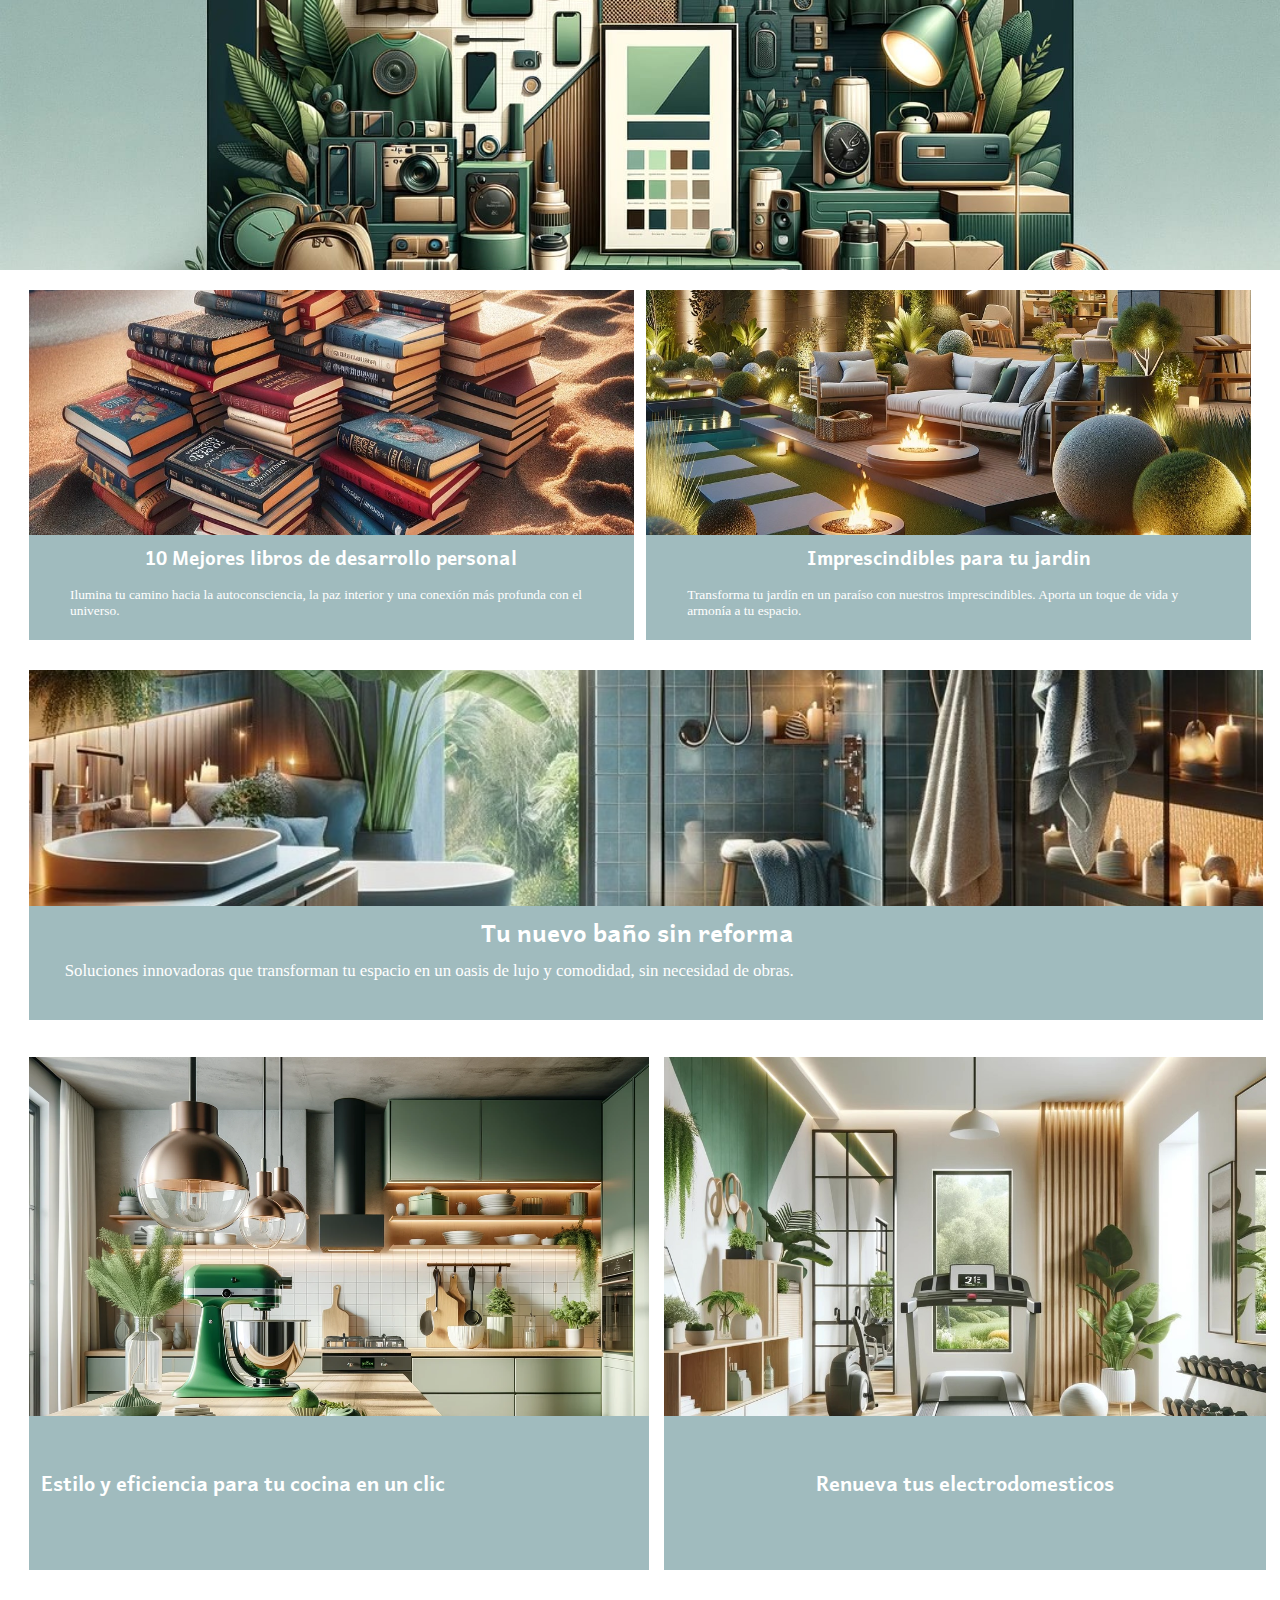
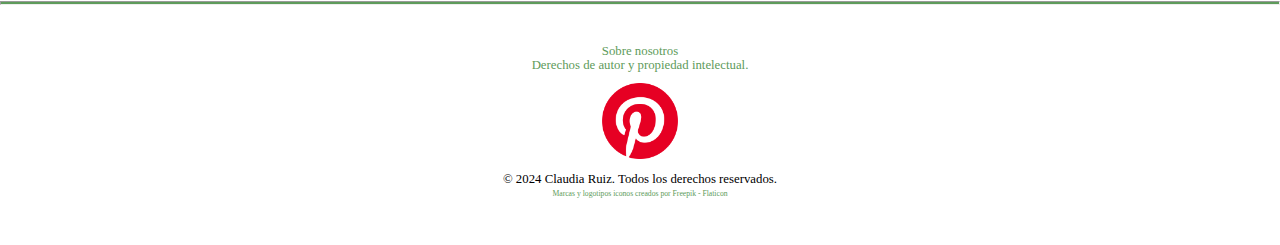
==== index.html @ ceef79f3 "Add files via upload" ====
<!DOCTYPE html>
<html lang="en">
<head>
    <meta charset="UTF-8">
    <meta name="viewport" content="width=device-width, initial-scale=1.0">
    <title>Header con Menú</title>
    <link rel="stylesheet" href="stylesheet/style.css" >
</head>

<body>
    <header class="header-background">
        
    </header>
  <main>
    <div class="container">
  <a href="LIBROS.html" target="_blank">
    <img src="IMG/libros.jpg" alt="Imagen 1">
    <div class="image-caption">10 Mejores libros de desarrollo personal
    <div class="span">Ilumina tu camino hacia la autoconsciencia, la paz interior y una conexión más profunda con el universo.</div>
    </div>
  </a>
  <a href="JARDIN.html" target="_blank">
    <img src="IMG/jardin.jpg" alt="Imagen 2">
    <div class="image-caption">Imprescindibles para tu jardin
      <div class="span2">Transforma tu jardín en un paraíso con nuestros imprescindibles. Aporta un toque de vida y armonía a tu espacio.</div>
    </div>
  </a>
  <a href="BAÑO.html" target="_blank">
    <img src="IMG/baño.jpg" alt="Imagen 3" id="baño">
    <div class="image-caption4">Tu nuevo baño sin reforma
      <div class="span3">Soluciones innovadoras que transforman tu espacio en un oasis de lujo y comodidad, sin necesidad de obras.</div>
    </div>
  </a>
 

  <div class="horizontal-image">
    <a href="COCINA.html" target="_blank">
      <img src="IMG/cocina.webp" alt="Imagen Horizontal" id="horizontal">
      <div class="image-caption2">Estilo y eficiencia para tu cocina en un clic</div>
    </a>
    <a href="GYM.html" target="_blank">
      <img src="IMG/gym.jpg" alt="Imagen 3" id="imagen5">
      <div class="image-caption3">Renueva tus electrodomesticos</div>
    </a>
</div>

</div>
  </main>

<hr>
  <footer>
    <div class="legal">
      <a href="#"><p>Sobre nosotros</p></a>
      <a href ="#"><p>Derechos de autor y propiedad intelectual.</p></a>
    </div>

  <div class="imagen">
    <a href="https://www.pinterest.es/claudiaruizvazquez" target="_blank">
      <img src="IMG/pinterest.png" alt="logotipo Pinterest" id="pinterest">
    </a>
  </div>

  <div class="derechos">
    <p>© 2024 Claudia Ruiz. Todos los derechos reservados.</p>
    <a href="https://www.flaticon.es/iconos-gratis/marcas-y-logotipos" title="marcas y logotipos iconos">Marcas y logotipos iconos creados por Freepik - Flaticon</a>
  </div>
  </footer>
   
<script src="stylesheet/script.js"></script>
</body>
</html>
---- stylesheet/style.css ----
/*! Generated by Font Squirrel (https://www.fontsquirrel.com) on February 21, 2024 */


@font-face {
  font-family: 'andika_new_basicregular';
  src: url('../FONTS/andikanewbasic-r-webfont.woff2') format('woff2'),
       url('../FONTS/andikanewbasic-r-webfont.woff') format('woff');
  font-weight: normal;
  font-style: normal;

}




@font-face {
  font-family: 'andika_new_basicbold';
  src: url('../FONTS/andikanewbasic-b-webfont.woff2') format('woff2'),
       url('../FONTS/andikanewbasic-b-webfont.woff') format('woff');
  font-weight: normal;
  font-style: normal;

}




@font-face {
  font-family: 'andika_new_basicbold_italic';
  src: url('../FONTS/andikanewbasic-bi-webfont.woff2') format('woff2'),
       url('../FONTS/andikanewbasic-bi-webfont.woff') format('woff');
  font-weight: normal;
  font-style: normal;

}




@font-face {
  font-family: 'andika_new_basicitalic';
  src: url('../FONTS/andikanewbasic-i-webfont.woff2') format('woff2'),
       url('../FONTS/andikanewbasic-i-webfont.woff') format('woff');
  font-weight: normal;
  font-style: normal;

}




@font-face {
  font-family: 'andika_new_basicbold';
  src: url('../FONTS/andikanewbasic-b-webfont.woff2') format('woff2'),
       url('../FONTS/andikanewbasic-b-webfont.woff') format('woff');
  font-weight: normal;
  font-style: normal;

}




@font-face {
  font-family: 'andika_new_basicbold_italic';
  src: url('../FONTS/andikanewbasic-bi-webfont.woff2') format('woff2'),
       url('../FONTS/andikanewbasic-bi-webfont.woff') format('woff');
  font-weight: normal;
  font-style: normal;

}






.swiper {
    width: 600px;
    height: 300px;
  }
  body, html {
    margin: 0;
    padding: 0;
    height: 100%;
}

.header-background {
    background-image: url('../IMG/fondo2.jpeg');
    background-size: cover;
    background-position: center;
    position: relative;
    height: 30vh;
}

  .container {
    display: flex;
    flex-wrap: wrap;
    justify-content: space-between;
    align-items: center;
    margin: 7px 10px;
    padding: 1% 1%;
  }
  
  .container a, .horizontal-image {
    display: flex;
    flex-direction: column;
    text-align: center;
    margin: 0 6px;
    width: calc(33.333% - 12px);
    position: relative; /* Asegura posicionamiento relativo para leyendas absolutas */
   
  }
  
  .container img, .horizontal-image img {
    width: 100%;
    height: 350px;
    object-fit: cover;
  }
  
  .image-caption{
    position: absolute;
    bottom: 0;
    background-color:  rgb(160, 187, 190);
    color: white;
    text-align: left;
    width: 100%;
    padding: 5px 5%; /* Ajustado para mantener el texto dentro de los límites sin afectar el tamaño del div */
    box-sizing: border-box;
    height:50%;
    text-align: center;
    font-family: 'andika_new_basicbold';
    font-size: 0.9em;
  }
  .image-caption4{
    position: absolute;
    bottom: 0;
    background-color:  rgb(160, 187, 190);
    color: white;
    text-align: left;
    width: 100%;
    padding: 5px 5%; /* Ajustado para mantener el texto dentro de los límites sin afectar el tamaño del div */
    box-sizing: border-box;
    height:50%;
    text-align: center;
    font-family: 'andika_new_basicbold';
    font-size: 0.9em;
  }

  .span{font-family: 'andika_new_basicregular';font-size: 0.7em;text-align: left;padding: 8px 2%;}
  .span2{font-family: 'andika_new_basicregular';font-size: 0.7em;text-align: left;padding:30px 2%;}
  .span3{font-family: 'andika_new_basicregular';font-size: 0.7em;text-align: left;padding:30px 2%;}

  
  .image-caption2 {position: absolute;
  bottom: 0;
  background-color:  rgb(160, 187, 190);
  color: white;
  text-align: left;
  width: 212%;
  height:30%;
  padding: 1px 2%; /* Ajustado para mantener el texto dentro de los límites sin afectar el tamaño del div */
    box-sizing: border-box;
    
  }
  .image-caption3{
    position: absolute;
    bottom: 0;
    background-color: rgb(160, 187, 190);
    color: white;
    text-align: left;
    width: 100%;
    padding: 1px 2%; /* Ajustado para mantener el texto dentro de los límites sin afectar el tamaño del div */
    box-sizing: border-box;
    height:30%;
    margin-left: 3.5%;}

    #imagen5{height: 120%;align-items: right;margin-left: 3.5%;}
  
  .horizontal-image {
    width: 250%; /* Asegura que ocupe el ancho correspondiente */
    margin-left: 2%; /* Ajuste opcional si es necesario alinear */
    margin-top: 3%;
    margin-left: 0%;
    display: flex; /* Activa Flexbox */
  justify-content: space-between; 
  flex-direction: row;
  font-family: 'andika_new_basicbold';
    font-size: 0.9em;
    
  }
  
  .horizontal-image a {
    margin-bottom: 10px;
  }
  
  #horizontal {
    height: 120%; /* Mantén la altura fija para la imagen horizontal */
    width: 212%;
  }
  
  hr{height: 0.2%;
    background-color: rgb(94, 155, 91)
  }
  .hr{height: 0.2%;
    background-color: rgb(94, 155, 91);
    margin-top: 15%;
  }

#pinterest{width:6%; 
  height: 6%;
  padding:5px 47%;
  padding-bottom: 0.2%;
}

footer{background-color:white;
  height: 15%;
}
.legal{text-align: center;
  font-family: 'andika_new_basicregular';
  font-size: 0.8em;
  padding-top: 2%;
  line-height: 2%;
}
.legal a{text-decoration: none;
  color:rgb(94, 155, 91);
}
.legal a:hover{text-decoration: none;
  color:rgb(52, 83, 51);
}
.derechos{text-align: center;
  font-family: 'andika_new_basicregular';
  font-size: 0.8em;
  padding-bottom: 4%;
  line-height: 2%;
}
.derechos a{text-decoration: none;
  color:rgb(94, 155, 91);
  font-size: 0.6em;
}
.derechos a:hover{text-decoration: none;
  color:rgb(52, 83, 51);
}

/*pagina libros*/
.header-background2 {
  background-image: url('../IMG/fondolibros.png');
  background-size: cover;
  background-position: center;
  position: relative;
  height: 30vh;
}


.contenedor-imagenes {
  display: flex; /* Esto activa Flexbox */
  flex-wrap: wrap; /* Permite que los elementos se ajusten debajo uno del otro si no hay espacio */
  justify-content: center; /* Centra los elementos horizontalmente */
  gap: 20px; /* Añade espacio entre los elementos */
  padding-top: 5%;
}

.imagen-con-texto {
  /* Asegúrate de que cada contenedor de imagen no sea demasiado ancho */
  flex-basis: calc(50% - 20px); /* Ajusta el ancho para que dos elementos quepan en una línea, restando el espacio del gap */
  text-align: left;
  margin-top: 5%;
}
.imagen-con-texto2 {
  /* Asegúrate de que cada contenedor de imagen no sea demasiado ancho */
  flex-basis: calc(50% - 20px); /* Ajusta el ancho para que dos elementos quepan en una línea, restando el espacio del gap */
  text-align: left;
  margin-top: 20%;
}

.imagen-con-texto img {
  max-width: 100%; /* Hace las imágenes responsivas */
  height: auto; /* Mantiene la proporción de las imágenes */
  
}

.imagen-con-texto p{font-family: 'andika_new_basicbold'; 
  text-align: left;
  font-size: 0.9em;
}
.imagen-con-texto2 p{font-family: 'andika_new_basicbold'; 
  text-align: left;
  font-size: 0.9em;
}
.imagen-con-texto .sinopsis{font-family: 'andika_new_basicregular';
  text-align: left;
  font-size: 0.8em;
  margin-top: 1%;
}
.imagen-con-texto2 .sinopsis{font-family: 'andika_new_basicregular';
  text-align: left;
  font-size: 0.8em;
  margin-top: 1%;
}


#buenas{height:50%;
  width: 70%;
}
#buenas1{height:45%;
  width: 65%;
  padding-left: 5%;
}

#buenas5{height:45%;
  width: 90%;
  padding-left: 5%;
}

.btn {
  display: inline-block; /* Hace que el enlace se comporte como un bloque, permitiendo aplicar padding */
  background-color: #ff7300; /* Color de fondo del botón */
  color: white; /* Color del texto */
  padding: 8px 20px; /* Espacio alrededor del texto */
  margin-top: 10px; /* Espacio por encima del botón */
  text-decoration: none; /* Elimina el subrayado del texto */
  border-radius: 20px; /* Bordes redondeados */
  transition: background-color 0.3s; /* Transición suave al cambiar el color de fondo */
  font-family: 'andika_new_basicregular';
}

.btn:hover {
  background-color: #e26906; /* Color de fondo del botón al pasar el ratón por encima */
}

#vendido{height: 6%;width: 55%; margin-top: -5%;}

/*pagina imprescindibles jardin*/
.header-background3 {
  background-image: url('../IMG/yes.jpg');
  background-size: cover;
  background-position: center;
  position: relative;
  height: 30vh;
}

/*pagina breforma baño*/

.header-background4 {
  background-image: url('../IMG/baño2.webp');
  background-size: cover;
  background-position: center;
  position: relative;
  height: 30vh;
}
/*pagina COCINA*/
.header-background5 {
  background-image: url('../IMG/COCINA\ \(2\).webp');
  background-size: cover;
  background-position: center;
  position: relative;
  height: 30vh;
}
/*pagina gym*/
.header-background6 {
  background-image: url('../IMG/fondogym.webp');
  background-size: cover;
  background-position: center;
  position: relative;
  height: 30vh;
}

@media (min-width: 768px) {
  .horizontal-image {
      flex-direction: row;
      flex-wrap: wrap;
      justify-content: space-around;
  }


  .container a, .horizontal-image a {
    width: calc(50% - 12px); /* Ajusta el ancho para tabletas */
}

  #horizontal {
      width: 103%; /* Ajusta la imagen horizontal para que ocupe todo el ancho disponible */
  }
  #imagen5{width: 100%;}
  #baño{padding-top: 5%;width: 204%;}
  .image-caption{height: 30%;font-size: 1.2em;}
  .image-caption4 {
    position: absolute;
    bottom: 0;
    background-color: rgb(160, 187, 190);
    color: white;
    width: 204%;
    box-sizing: border-box;
    overflow: hidden;
    white-space: nowrap;
    text-overflow: ellipsis;
    height: 30%;
    text-align: center;
    font-family: 'andika_new_basicbold';
    font-size: 1.5em;
  
    padding-left:2%;
  }
  .image-caption3 {padding-top: 8%;font-size: 1.4em;text-align: center;}
  .image-caption2 {padding-top: 8%;font-size: 1.4em;text-align: left;white-space: normal;width: 103%;}
  .span3{padding-top: 1%;white-space: normal;}
  .span{padding-top: 3%;white-space: normal;}
  .span2{padding-top: 3%;white-space: normal;}
  
}

/* Media queries para ordenadores */
@media (48em <= min-width <= 1024px){
  .container a, .horizontal-image a {
      width: calc(33.333% - 12px); /* Ajusta el ancho para ordenadores */
  }

  .horizontal-image {
      flex-direction: row;
      justify-content: space-between;
  }

  #horizontal {
      height: auto; /* Ajuste para que la imagen mantenga su proporción */
  }
}
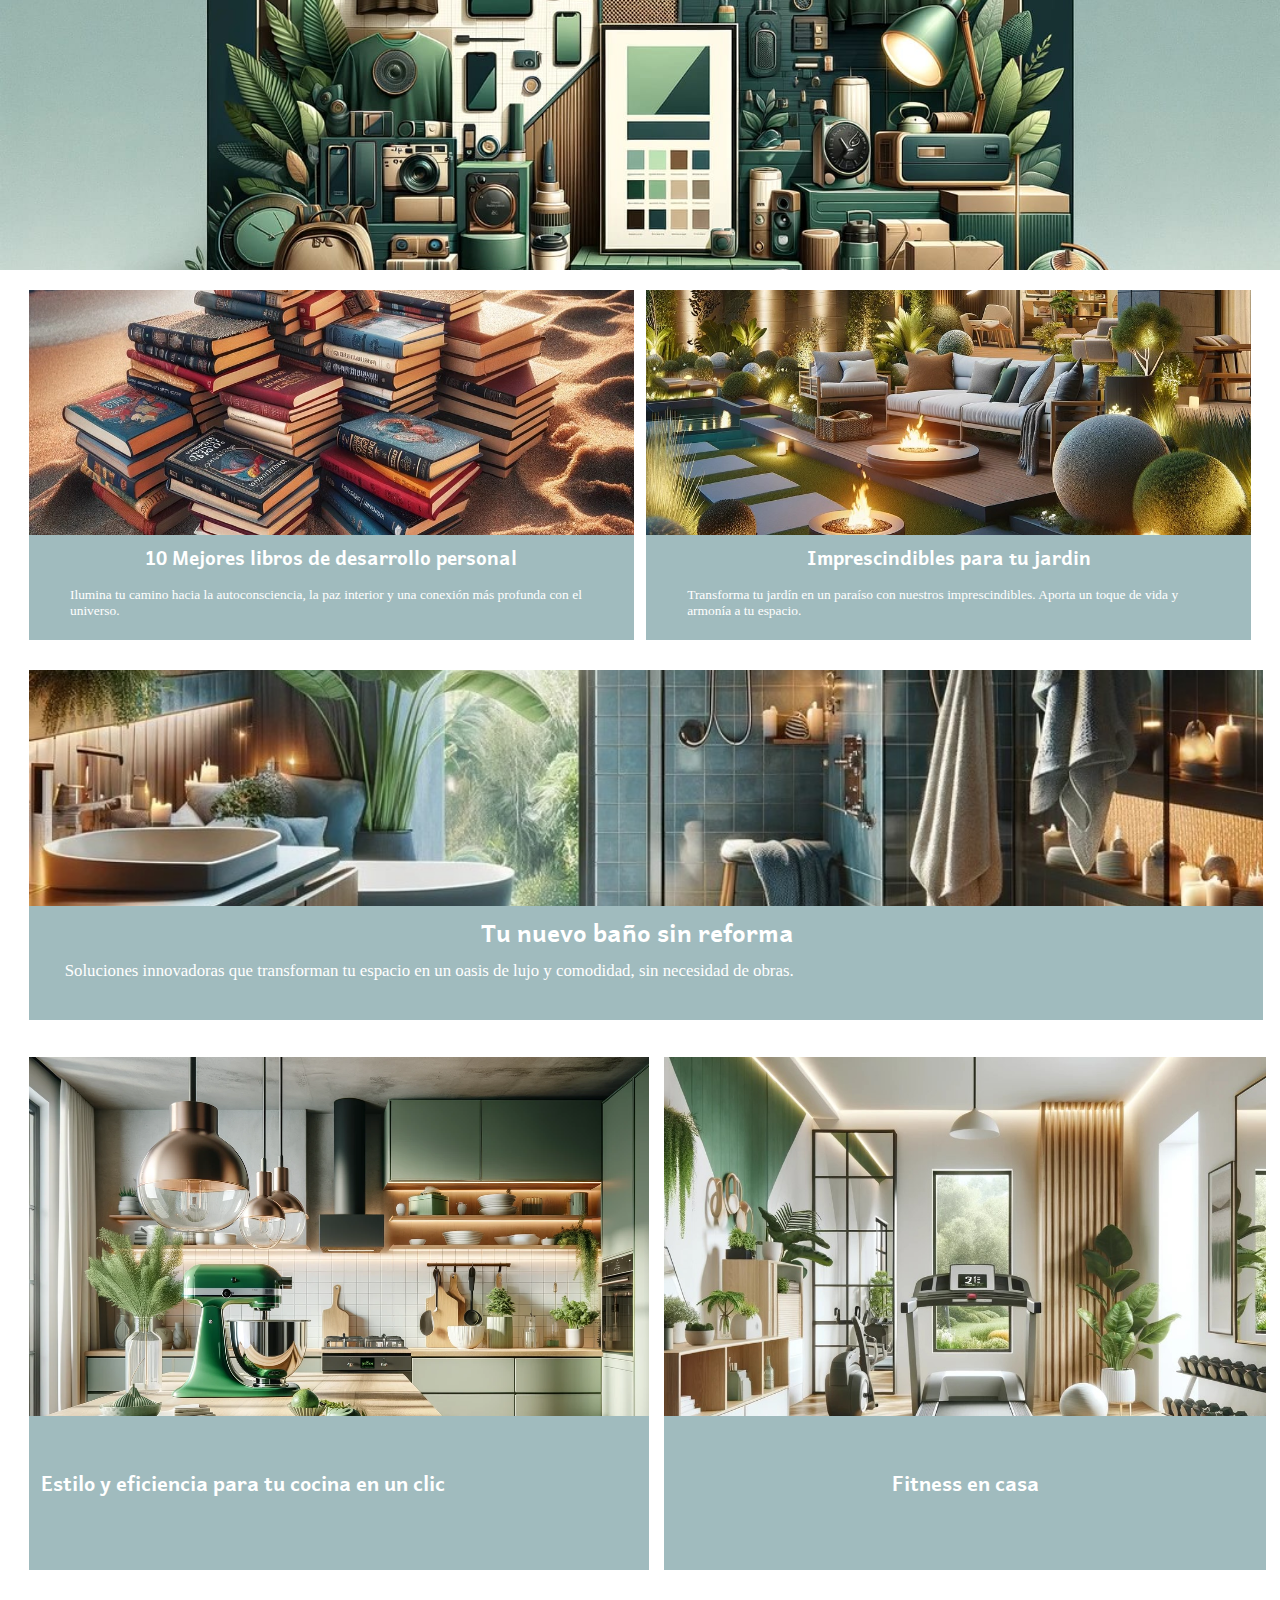
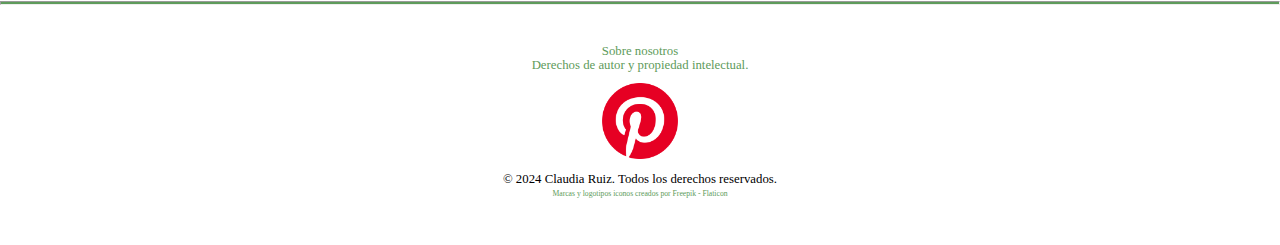
==== commit 88ef2cd8: "Update index.html" ====
--- a/index.html
+++ b/index.html
@@ -40,7 +40,7 @@
     </a>
     <a href="GYM.html" target="_blank">
       <img src="IMG/gym.jpg" alt="Imagen 3" id="imagen5">
-      <div class="image-caption3">Renueva tus electrodomesticos</div>
+      <div class="image-caption3">Fitness en casa</div>
     </a>
 </div>
 
@@ -68,4 +68,4 @@
    
 <script src="stylesheet/script.js"></script>
 </body>
-</html>+</html>
